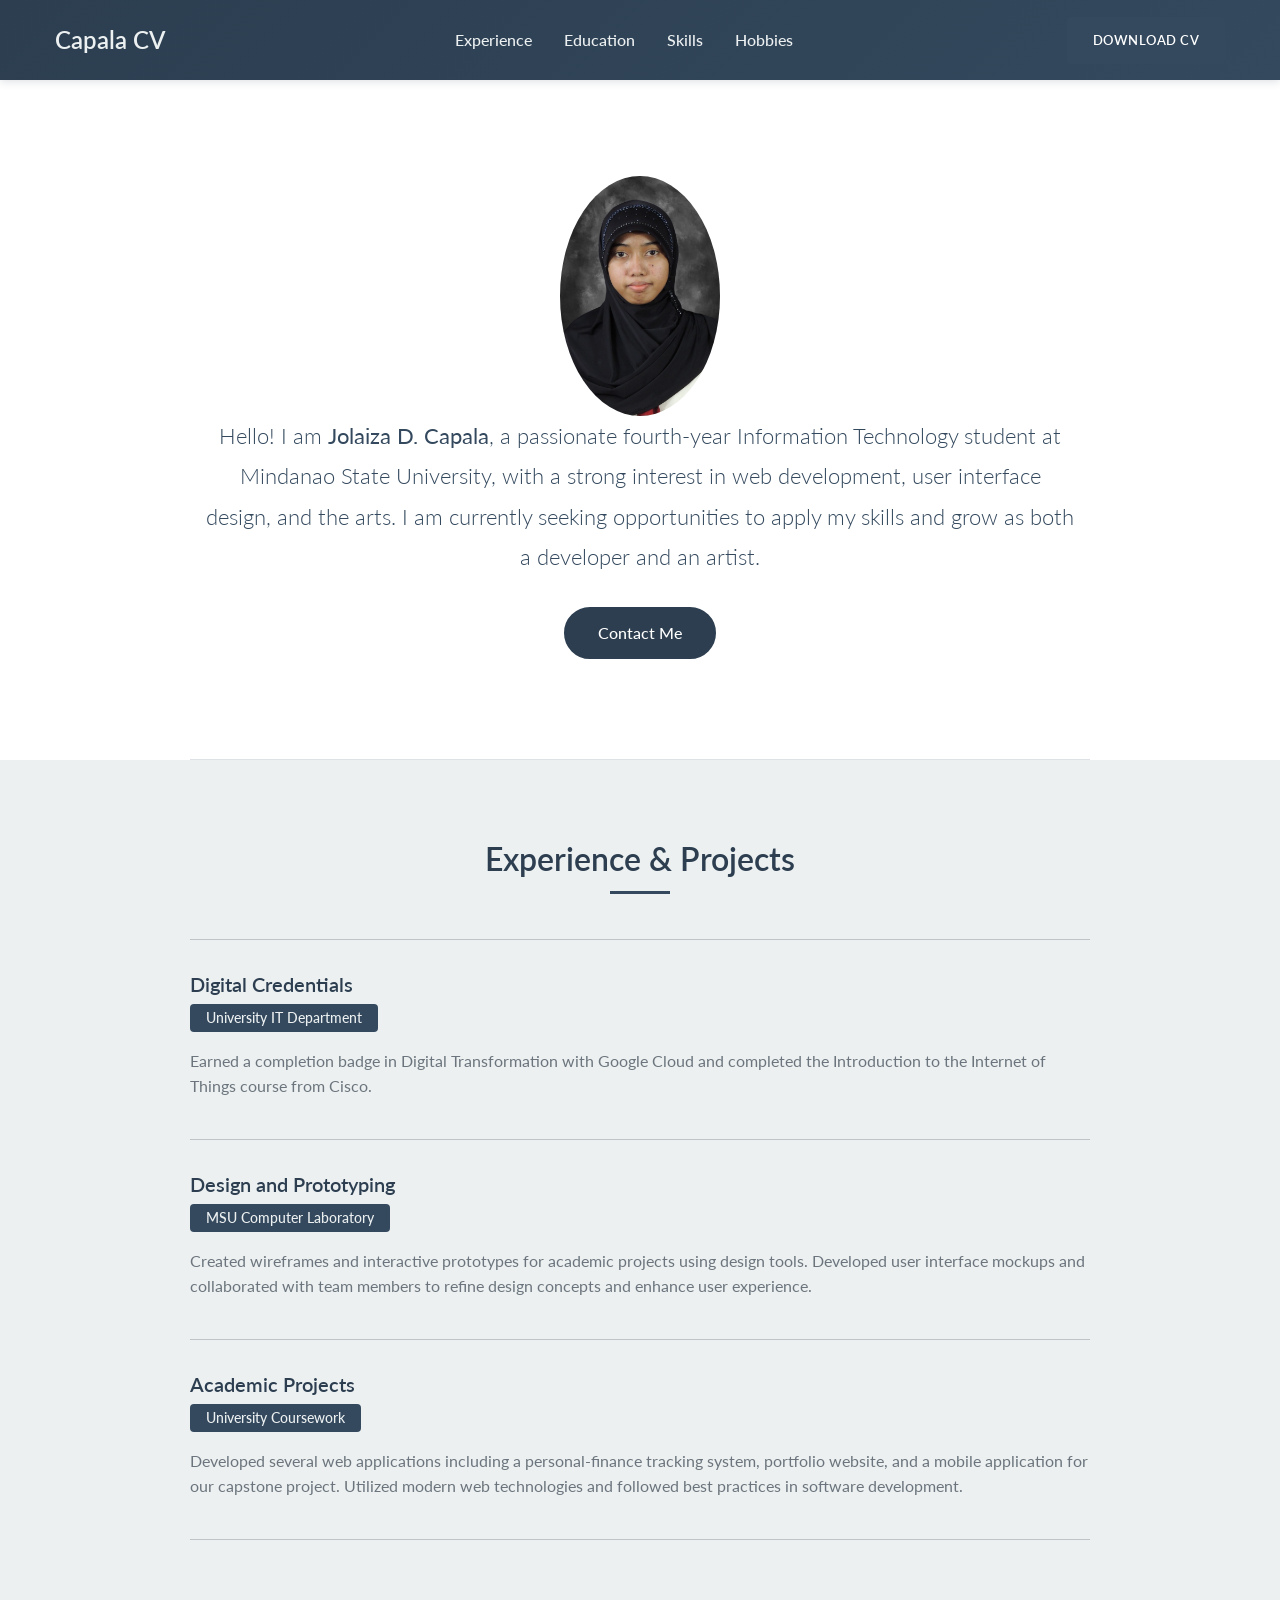
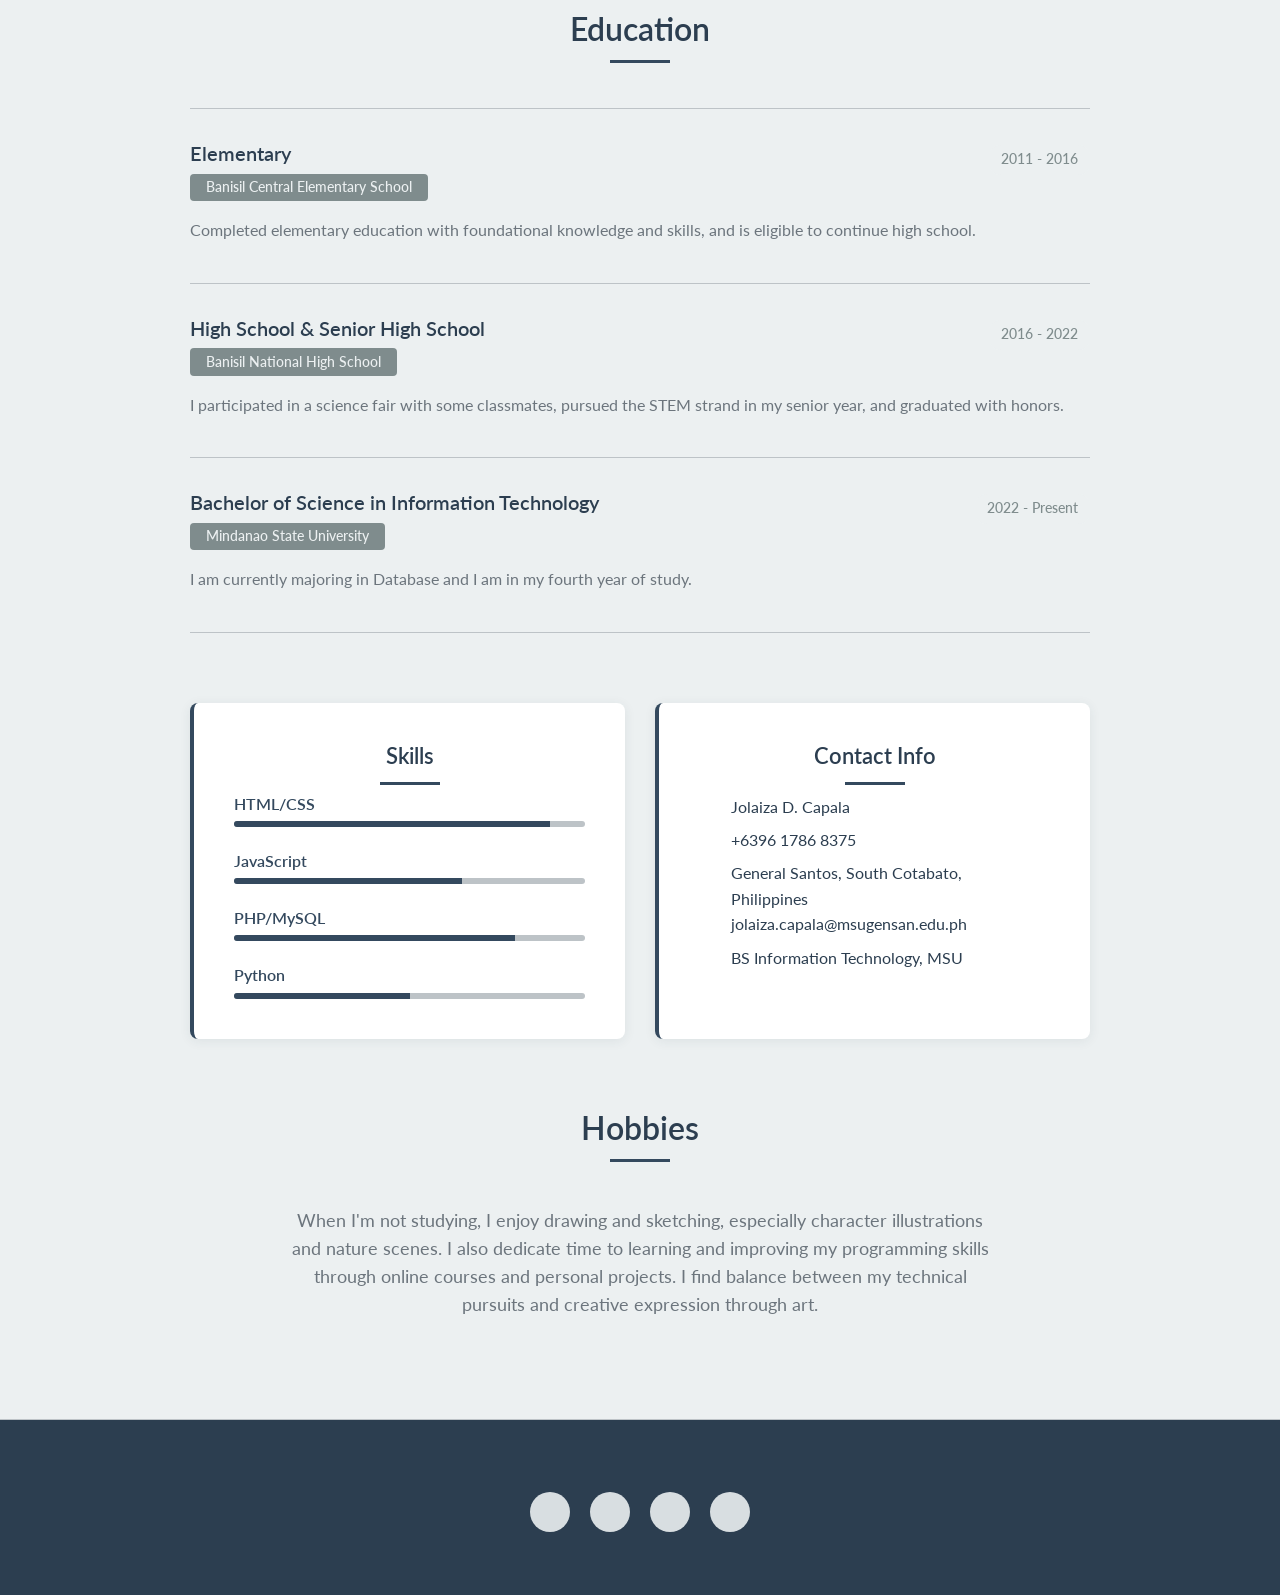
==== index.html @ 0d9015a6 "rename cv.html to index.html for GitHub Pages" ====
<!DOCTYPE html>
<html>
  <head>
    <meta charset="utf-8">
    <meta name="viewport" content="width=device-width, initial-scale=1">
    <title>Beautiful CV Template</title>
    <link rel="stylesheet" href="https://maxcdn.bootstrapcdn.com/bootstrap/4.0.0/css/bootstrap.min.css">
    <link rel="stylesheet" href="https://code.ionicframework.com/ionicons/2.0.1/css/ionicons.min.css">
    <link rel="stylesheet" type="text/css" href="assets/css/style.css">
  </head>
  <body>
   <nav class="navbar fixed-top navbar-expand-lg navbar-dark page-navbar gradient">
      <div class="container">
        <a class="navbar-brand logo" href="#">Capala CV</a>
        <button class="navbar-toggler" type="button" data-toggle="collapse" data-target="#navbarNav" aria-controls="navbarNav" aria-expanded="false" aria-label="Toggle navigation">
          <span class="navbar-toggler-icon"></span>
        </button>
        <div class="collapse navbar-collapse" id="navbarNav">
            <ul class="navbar-nav mx-auto">
              <li class="nav-item item">
                <li class="nav-item item">
                  <a class="nav-link" href="#work-experience">Experience</a>
                </li>
                <li class="nav-item item">
                    <a class="nav-link" href="#education">Education</a>
                </li>
                <li class="nav-item item">
                  <a class="nav-link" href="#skills">Skills</a>
                </li>
                <li class="nav-item item">
                    <a class="nav-link" href="#hobbies">Hobbies</a>
                </li>
              </li>
            </ul>
          </div>
          <a href="https://tutorialzine.com/2018/04/freebie-beautiful-cv-template-with-bootstrap" class="btn download-template" role="button" aria-disabled="true">Download CV</a>
      </div>
    </nav>
    <main class="page cv-page">
      <section class="cv-block block-intro border-bottom">
        <div class="container">
          <div class="avatar">
            <img class="img-fluid rounded-circle" src="assets/img/avatar.jpg">
          </div>
          <p>Hello! I am <strong>Jolaiza D. Capala</strong>, a passionate fourth-year Information Technology student at Mindanao State University, with a strong interest in web development, user interface design, and the arts. I am currently seeking opportunities to apply my skills and grow as both a developer and an artist.</p>
          <a href="#contact" class="btn btn-outline-primary">Contact Me</a>
        </div>
      </section>
      <section class="cv-block info">
        <div class="container">
          <div class="work-experience group" id="work-experience">
            <h2 class="text-center">Experience & Projects</h2>
            <div class="item">
              <div class="row">
                <div class="col-md-6">
                  <h3>Digital Credentials</h3>
                  <h4 class="organization">University IT Department</h4>
                </div>
              </div>
              <p class="text-muted">Earned a completion badge in Digital Transformation with Google Cloud and completed the Introduction to the Internet of Things course from Cisco.</p>
            </div>
            <div class="item">
              <div class="row">
                <div class="col-md-6">
                  <h3>Design and Prototyping</h3>
                  <h4 class="organization">MSU Computer Laboratory</h4>
                </div>
              </div>
              <p class="text-muted">Created wireframes and interactive prototypes for academic projects using design tools. Developed user interface mockups and collaborated with team members to refine design concepts and enhance user experience.</p>
            </div>
            <div class="item">
              <div class="row">
                <div class="col-md-6">
                  <h3>Academic Projects</h3>
                  <h4 class="organization">University Coursework</h4>
                </div>
              </div>
              <p class="text-muted">Developed several web applications including a personal-finance tracking system, portfolio website, and a mobile application for our capstone project. Utilized modern web technologies and followed best practices in software development.</p>
            </div>
          </div>
          <div class="education group" id="education">
            <h2 class="text-center">Education</h2>
            <div class="item">
              <div class="row">
                <div class="col-md-6">
                  <h3>Elementary</h3>
                  <h4 class="organization">Banisil Central Elementary School</h4>
                </div>
                <div class="col-md-6">
                  <time class="period">2011 - 2016</time>
                </div>
              </div>
              <p class="text-muted">Completed elementary education with foundational knowledge and skills, and is eligible to continue high school.</p>
            </div>
            <div class="item">
              <div class="row">
                <div class="col-md-6">
                  <h3>High School & Senior High School</h3>
                  <h4 class="organization">Banisil National High School</h4>
                </div>
                <div class="col-md-6">
                  <time class="period">2016 - 2022</time>
                </div>
              </div>
              <p class="text-muted">I participated in a science fair with some classmates, pursued the STEM strand in my senior year, and graduated with honors.</p>
            </div>
            <div class="item">
              <div class="row">
                <div class="col-md-6">
                  <h3>Bachelor of Science in Information Technology</h3>
                  <h4 class="organization">Mindanao State University</h4>
                </div>
                <div class="col-md-6">
                  <time class="period">2022 - Present</time>
                </div>
              </div>
              <p class="text-muted">I am currently majoring in Database and I am in my fourth year of study.</p>
            </div>
          </div>
          <div class="group" id="skills">
            <div class="row">
              <div class="col-md-6">
                <div class="skills info-card">
                  <h2>Skills</h2>
                  <h3>HTML/CSS</h3>
                  <div class="progress">
                    <div class="progress-bar" role="progressbar" aria-valuenow="70"
                    aria-valuemin="0" aria-valuemax="100" style="width:90%">
                    </div>
                  </div>
                  <h3>JavaScript</h3>
                  <div class="progress">
                    <div class="progress-bar" role="progressbar" aria-valuenow="70"
                    aria-valuemin="0" aria-valuemax="100" style="width:65%">
                    </div>
                  </div>
                  <h3>PHP/MySQL</h3>
                  <div class="progress">
                    <div class="progress-bar" role="progressbar" aria-valuenow="70"
                    aria-valuemin="0" aria-valuemax="100" style="width:80%">
                    </div>
                  </div>
                  <h3>Python</h3>
                  <div class="progress">
                    <div class="progress-bar" role="progressbar" aria-valuenow="70"
                    aria-valuemin="0" aria-valuemax="100" style="width:50%">
                    </div>
                  </div>
                </div>
              </div>
              <div class="col-md-6">
                <div class="contact-info info-card" id="contact">
                  <h2>Contact Info</h2>
                  <div class="row">
                    <div class="col-1">
                        <i class="ion-person icon"></i>
                    </div>
                    <div class="col-9">
                      <span>Jolaiza D. Capala</span>
                    </div>
                  </div>
                  <div class="row">
                    <div class="col-1">
                      <i class="ion-ios-telephone icon"></i>
                    </div>
                    <div class="col-9">
                      <span>+6396 1786 8375</span>
                    </div>
                  </div>
                  <div class="row">
                    <div class="col-1">
                      <i class="ion-location icon"></i>
                    </div>
                    <div class="col-9">
                      <span>General Santos, South Cotabato, Philippines</span>
                    </div>
                  </div>
                  <div class="row">
                    <div class="col-1">
                      <i class="ion-at icon"></i>
                    </div>
                    <div class="col-9">
                      <span>jolaiza.capala@msugensan.edu.ph</span>
                    </div>
                  </div>
                  <div class="row">
                    <div class="col-1">
                      <i class="ion-university icon"></i>
                    </div>
                    <div class="col-9">
                      <span>BS Information Technology, MSU</span>
                    </div>
                  </div>
                </div>
              </div>
            </div>
          </div>
          <div class="hobbies group" id="hobbies">
            <h2 class="text-center">Hobbies</h2>
            <p class="text-center text-muted">When I'm not studying, I enjoy drawing and sketching, especially character illustrations and nature scenes. I also dedicate time to learning and improving my programming skills through online courses and personal projects. I find balance between my technical pursuits and creative expression through art.</p>
          </div>
        </div>
      </section>
      <footer class="page-footer">
        <div class="container">
          <div class="social-icons">
            <a href="https://www.facebook.com/jolaiza.capala"><i class="ion-social-facebook" title="Facebook"></i></a>
            <a href="https://www.instagram.com/jlz_laiii/"><i class="ion-social-instagram-outline" title="Instagram"></i></a>
            <a href="https://www.linkedin.com/in/jolaiza-capala/"><i class="ion-social-linkedin" title="LinkedIn"></i></a>
            <a href="https://github.com/jlz-89"><i class="ion-social-github" title="GitHub"></i></a>
          </div>
        </div>
      </footer>
    </main>
  </body>
  <script src="https://code.jquery.com/jquery-3.2.1.min.js"></script>
  <script src="https://maxcdn.bootstrapcdn.com/bootstrap/4.0.0/js/bootstrap.min.js"></script>
  <script src="assets/js/script.js"></script>
</html>
---- assets/css/style.css ----
@import url("https://fonts.googleapis.com/css?family=Lato:300,400,500,600");

:root {
    --primary-dark: #2C3E50;
    --primary-medium: #34495E;
    --secondary-dark: #7F8C8D;
    --secondary-light: #BDC3C7;
    --background-light: #ECF0F1;
    --accent-color: #3498DB;
}

body {
    font-family: 'Lato', sans-serif;
    color: var(--primary-dark);
    background-color: #ffffff;
    line-height: 1.6;
}

.page-navbar.navbar {
    background-color: var(--primary-dark);
    box-shadow: 0 2px 8px rgba(44, 62, 80, 0.15);
    transition: all 0.3s ease;
}

.page-navbar.navbar-dark .navbar-nav .nav-link {
    color: var(--background-light);
    font-weight: 500;
    padding: 0.5rem 1rem;
    transition: color 0.3s ease;
}

.page-navbar.navbar-dark .navbar-nav .nav-link:hover {
    color: var(--secondary-light);
}

.page-navbar .logo {
    font-size: 1.5rem;
    font-weight: 600;
    color: var(--background-light);
}

.page-navbar.fixed-top + .page {
    padding-top: 76px;
}

.download-template {
    color: #ffffff;
    background-color: var(--primary-medium);
    border: 2px solid var(--primary-medium);
    font-weight: 600;
    text-transform: uppercase;
    font-size: 0.8rem;
    padding: 0.75rem 1.5rem;
    border-radius: 4px;
    letter-spacing: 0.5px;
    transition: all 0.3s ease;
}

.download-template:hover {
    background-color: #BDC3C7;
    color: var(--primary-medium);
    transform: translateY(-1px);
    border-color: #2C3E50;
}

.gradient {
    background: linear-gradient(135deg, var(--primary-dark), var(--primary-medium));
    color: var(--background-light) !important;
}

.cv-block {
    padding-bottom: 80px;
    padding-top: 80px;
    background-color: #ffffff;
}

.cv-block:nth-child(even) {
    background-color: var(--background-light);
}

.cv-block.block-intro {
    text-align: center;
    max-width: 900px;
    margin: auto;
}

.cv-block.block-intro .about-me {
    max-width: 800px;
    margin: auto;
}

.cv-block.block-intro p {
    font-size: 1.3em;
    font-weight: 300;
    margin-bottom: 30px;
    color: var(--primary-medium);
    line-height: 1.8;
}

.cv-block.block-intro .btn {
    padding: 0.75rem 2rem;
    border-radius: 4px;
    font-weight: 500;
    color: #ffffff;
    background-color: #2C3E50;
    border: 2px solid #2C3E50;
    border-radius: 50px;
}

.cv-block.block-intro .btn:hover {
    background-color: transparent;
    color: #2C3E50;
    transform: translateY(-1px);
}

.cv-block.block-intro .avatar {
    width: 160px;
    height: 200px;
    background-size: cover;
    background-repeat: no-repeat;
    margin: auto;
    border-radius: 50%;
    margin-bottom: 40px;
}

.cv-block.info {
    padding-top: 80px;
}

.cv-block.info h2 {
    font-weight: 600;
    margin-bottom: 60px;
    color: var(--primary-dark);
    font-size: 2rem;
    text-align: center;
    position: relative;
}

.cv-block.info h2::after {
    content: '';
    position: absolute;
    bottom: -15px;
    left: 50%;
    transform: translateX(-50%);
    width: 60px;
    height: 3px;
    background-color: var(--primary-medium);
}

.cv-block.info h3 {
    font-size: 1.25rem;
    font-weight: 500;
    color: var(--primary-dark);
    margin-bottom: 0.5rem;
}

.cv-block.info .group {
    max-width: 900px;
    margin: auto;
}

.cv-block.info .group:not(:first-child) {
    margin-top: 70px;
}

.cv-block.info .group .period {
    font-size: 0.85rem;
    float: none;
    font-weight: 500;
    margin-top: 4px;
    color: var(--secondary-dark);
    background-color: var(--background-light);
    padding: 0.25rem 0.75rem;
    border-radius: 12px;
    display: inline-block;
}

.cv-block.info .group .organization {
    font-size: 0.85em;
    background-color: var(--primary-medium);
    display: inline-block;
    color: var(--background-light);
    padding: 0.35rem 1rem;
    border-radius: 4px;
    font-weight: 500;
}

.cv-block.info .education.group .organization {
    background-color: var(--secondary-dark);
}

.cv-block.info .group .item {
    padding-bottom: 1.5rem;
    margin-bottom: 2rem;
    border-bottom: 1px solid var(--secondary-light);
    transition: transform 0.3s ease;
}

.cv-block.info .group .item:hover {
    transform: translateX(5px);
}

.cv-block.info .group h2 + .item {
    padding-top: 2rem;
    border-top: 1px solid var(--secondary-light);
}

.cv-block.info .group .item .row {
    margin-bottom: 0.5rem;
}

.cv-block.info .work-experience h3,
.cv-block.info .education h3 {
    font-weight: 600;
}

.cv-block .info-card {
    padding: 2.5rem;
    box-shadow: 0 2px 12px rgba(44, 62, 80, 0.08);
    height: 100%;
    background: #ffffff;
    border-radius: 8px;
    border-left: 4px solid var(--primary-medium);
    transition: transform 0.3s ease, box-shadow 0.3s ease;
}

.cv-block .info-card:hover {
    transform: translateY(-5px);
    box-shadow: 0 4px 20px rgba(44, 62, 80, 0.12);
}

.cv-block .info-card h2 {
    margin-top: 0;
    margin-bottom: 1.5rem !important;
    font-size: 1.4rem;
    color: var(--primary-dark);
}

.cv-block .info-card.skills h3 {
    margin-top: 1.5rem;
    font-size: 1rem;
    font-weight: 600;
    color: var(--primary-medium);
}

.cv-block .info-card.skills .progress {
    height: 6px;
    background-color: var(--secondary-light);
    border-radius: 3px;
    overflow: hidden;
}

.cv-block .info-card.skills .progress-bar {
    background-color: var(--primary-medium);
}

.cv-block .info-card.contact-info .icon {
    font-size: 1.3em;
    color: var(--primary-medium);
    position: relative;
    bottom: 2px;
    margin-right: 0.75rem;
}

.cv-block.info .hobbies p {
    max-width: 700px;
    margin: auto;
    font-size: 1.1em;
    color: var(--primary-medium);
}

.page-footer {
    padding-top: 3rem;
    border-top: 1px solid var(--secondary-light);
    text-align: center;
    padding-bottom: 2rem;
    background-color: var(--primary-dark);
    color: var(--background-light);
}

.page-footer a {
    display: inline-block;
    margin: 0 0.75rem;
    color: var(--background-light);
    font-size: 1rem;
    text-decoration: none;
    transition: color 0.3s ease;
}

.page-footer a:hover {
    color: var(--secondary-light);
}

.page-footer .links {
    display: inline-block;
    margin-bottom: 1.5rem;
}

.page-footer .social-icons {
    margin-top: 1.5rem;
    margin-bottom: 1.5rem;
}

.page-footer .social-icons a {
    font-size: 1.1rem;
    margin: 0 0.5rem;
    color: var(--primary-dark);
    border: none;
    opacity: 0.9;
    border-radius: 50%;
    width: 40px;
    display: inline-block;
    height: 40px;
    text-align: center;
    background-color: var(--background-light);
    line-height: 40px;
    transition: all 0.3s ease;
}

.page-footer .social-icons a:hover {
    opacity: 1;
    transform: translateY(-2px);
    background-color: #ffffff;
}

/* Minimalistic improvements */
* {
    box-sizing: border-box;
}

.container {
    max-width: 1200px;
}

.section-divider {
    height: 1px;
    background: linear-gradient(90deg, transparent, var(--secondary-light), transparent);
    margin: 3rem auto;
    width: 80%;
}

@media (min-width: 768px) {
    .cv-block {
        padding-bottom: 100px;
        padding-top: 100px;
    }

    .cv-block.info .group .period {
        float: right;
    }
    
    .cv-block.block-intro p {
        font-size: 1.4em;
    }
}

@media (min-width: 576px) {
    .navbar {
        padding-top: 1rem;
        padding-bottom: 1rem;
    }

    .portfolio-navbar.fixed-top + .page {
        padding-top: 5.5rem;
    }
}

@media (max-width: 575px) {
    .cv-block {
        padding-bottom: 60px;
        padding-top: 60px;
    }
    
    .cv-block.info h2 {
        font-size: 1.75rem;
    }
    
    .cv-block .info-card {
        padding: 1.5rem;
    }
}
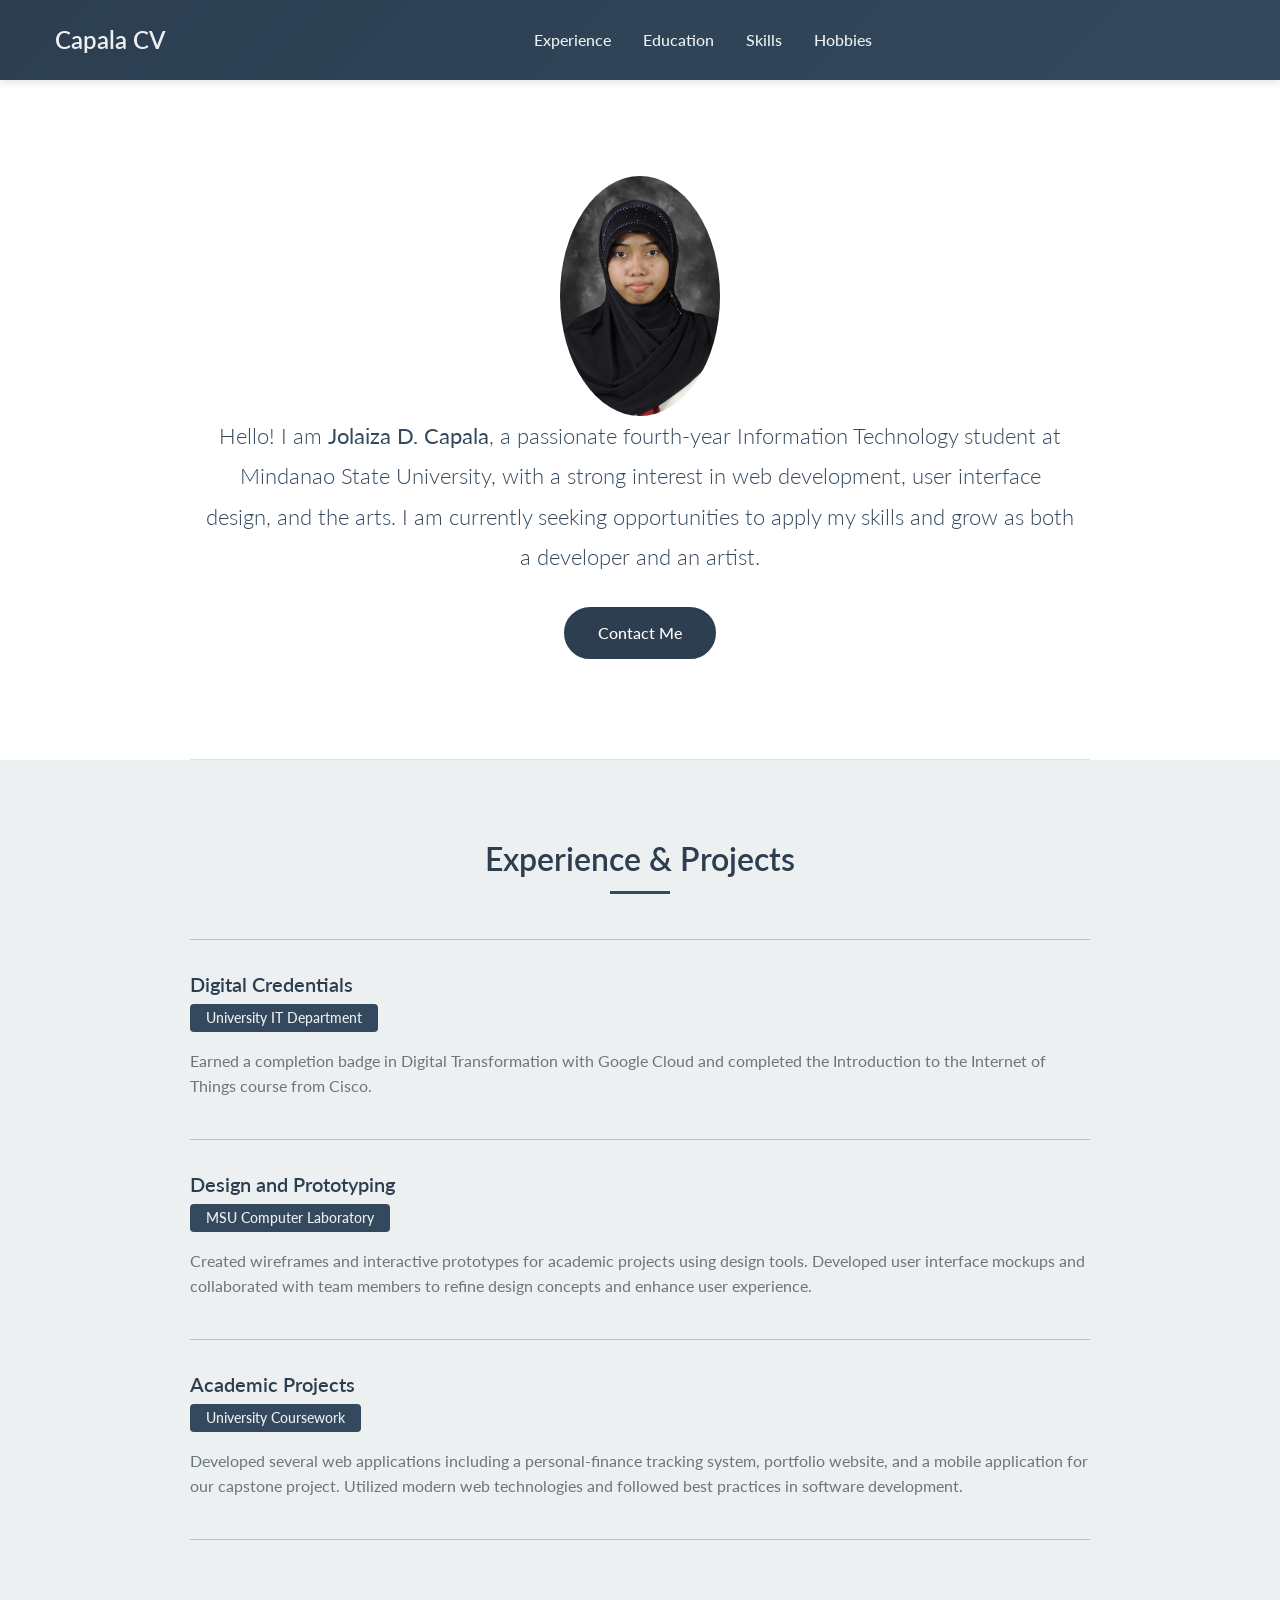
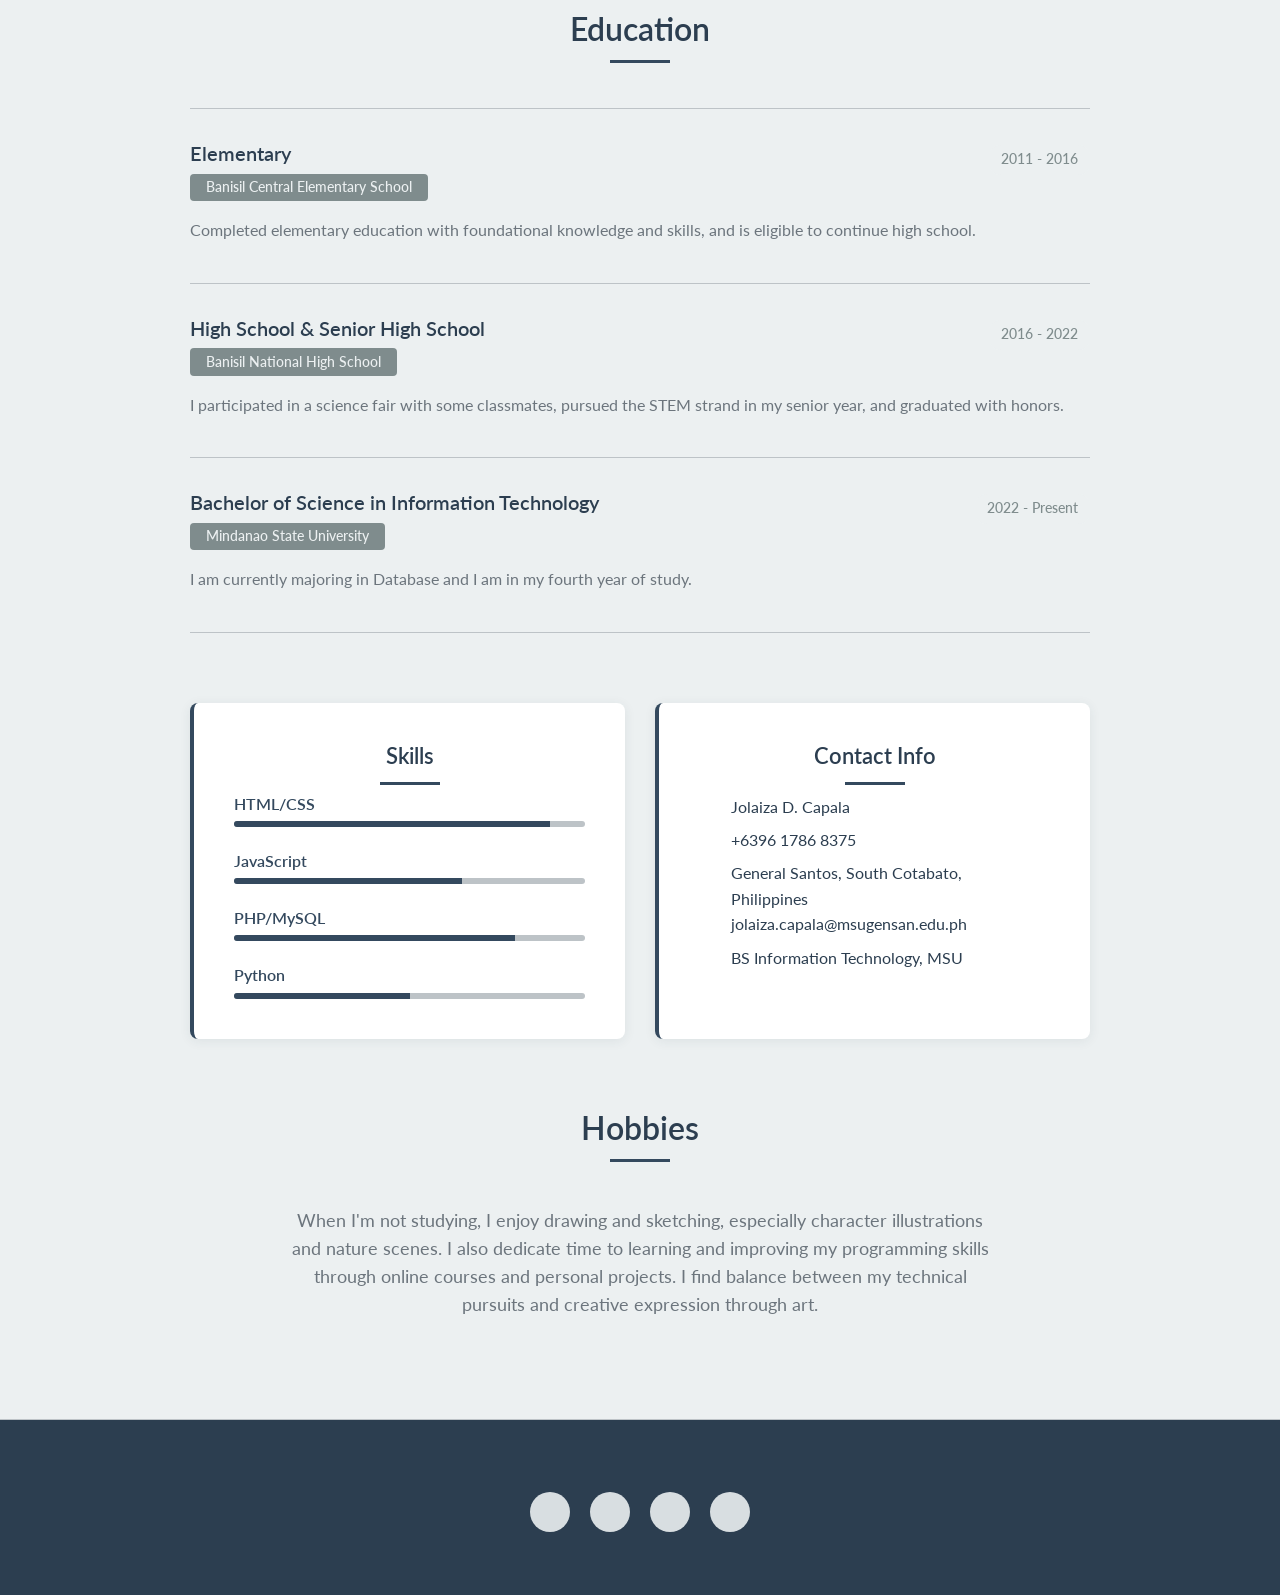
==== commit 62912e67: "Remove download button and make contact button open email directly" ====
--- a/index.html
+++ b/index.html
@@ -3,7 +3,7 @@
   <head>
     <meta charset="utf-8">
     <meta name="viewport" content="width=device-width, initial-scale=1">
-    <title>Beautiful CV Template</title>
+    <title>Capala CV</title>
     <link rel="stylesheet" href="https://maxcdn.bootstrapcdn.com/bootstrap/4.0.0/css/bootstrap.min.css">
     <link rel="stylesheet" href="https://code.ionicframework.com/ionicons/2.0.1/css/ionicons.min.css">
     <link rel="stylesheet" type="text/css" href="assets/css/style.css">
@@ -33,7 +33,6 @@
               </li>
             </ul>
           </div>
-          <a href="https://tutorialzine.com/2018/04/freebie-beautiful-cv-template-with-bootstrap" class="btn download-template" role="button" aria-disabled="true">Download CV</a>
       </div>
     </nav>
     <main class="page cv-page">
@@ -43,7 +42,7 @@
             <img class="img-fluid rounded-circle" src="assets/img/avatar.jpg">
           </div>
           <p>Hello! I am <strong>Jolaiza D. Capala</strong>, a passionate fourth-year Information Technology student at Mindanao State University, with a strong interest in web development, user interface design, and the arts. I am currently seeking opportunities to apply my skills and grow as both a developer and an artist.</p>
-          <a href="#contact" class="btn btn-outline-primary">Contact Me</a>
+          <a href="mailto:jolaiza.capala@msugensan.edu.ph" class="btn btn-outline-primary">Contact Me</a>
         </div>
       </section>
       <section class="cv-block info">
